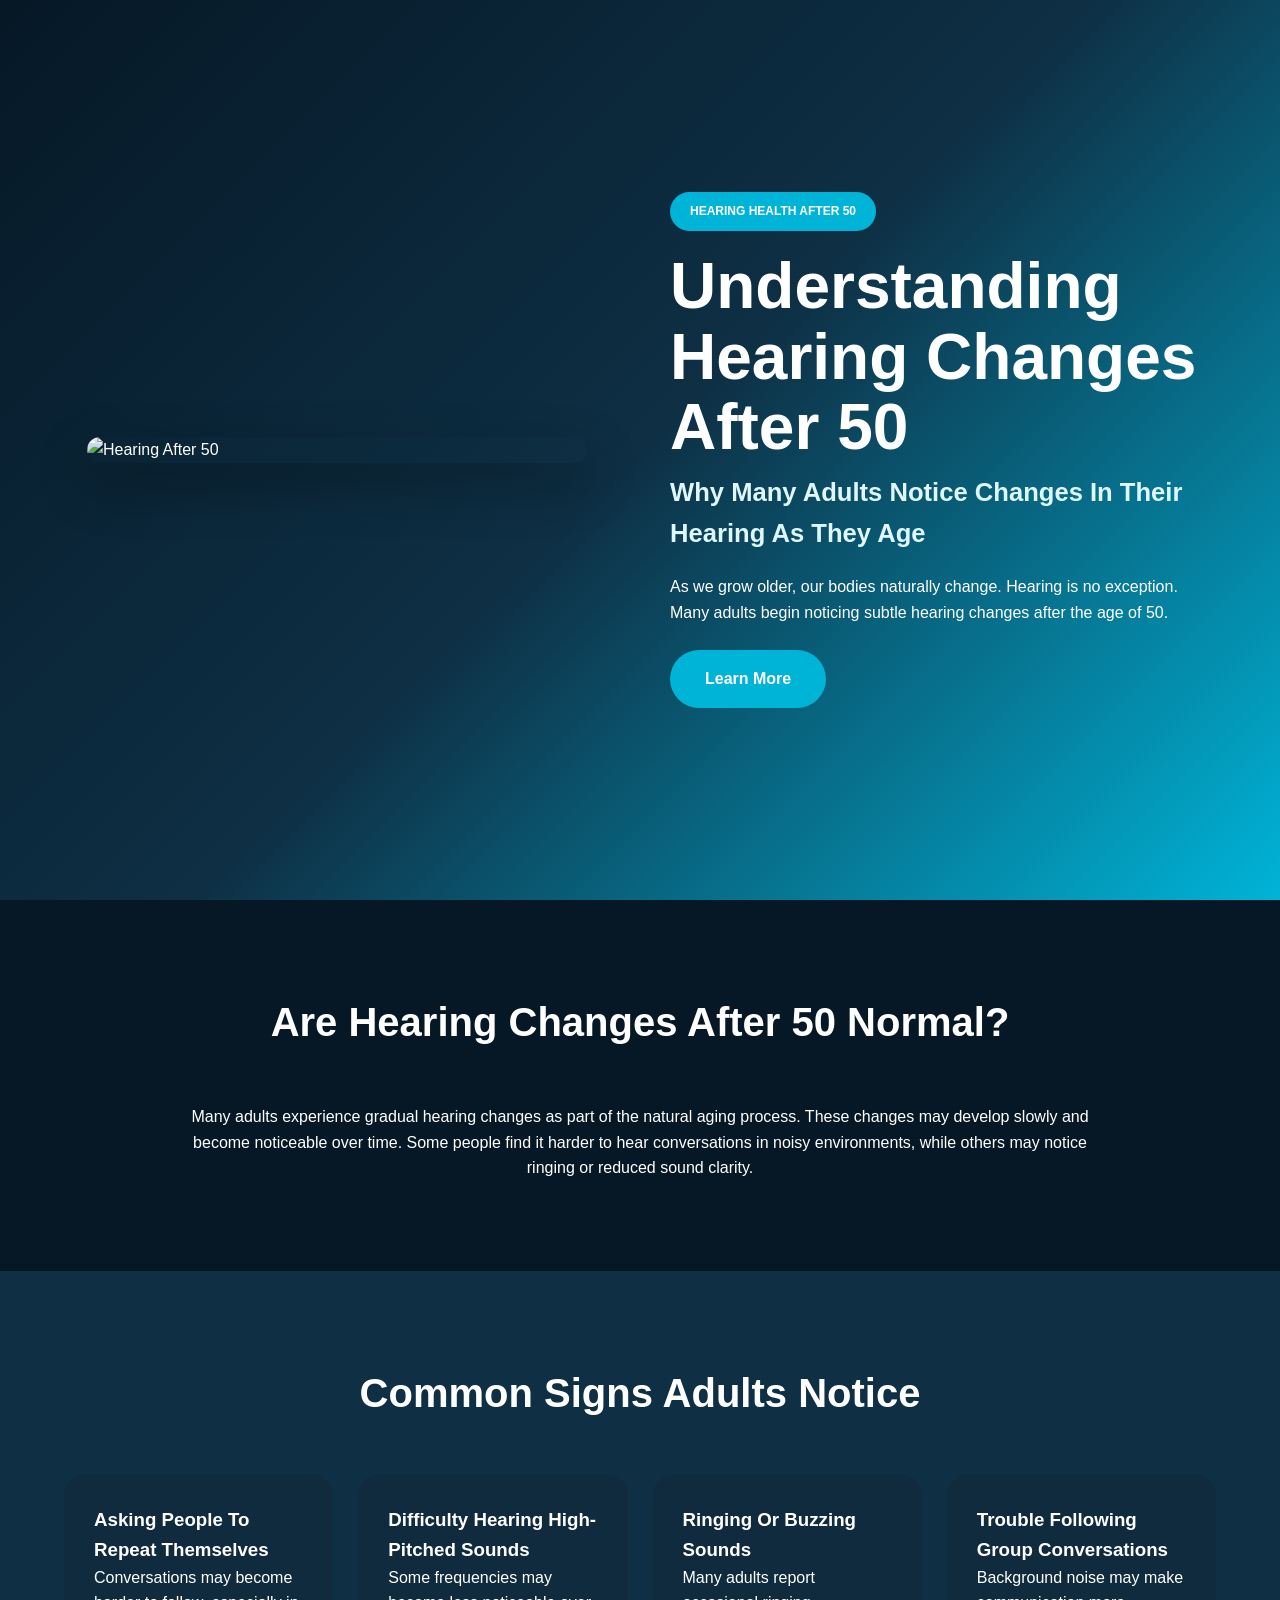
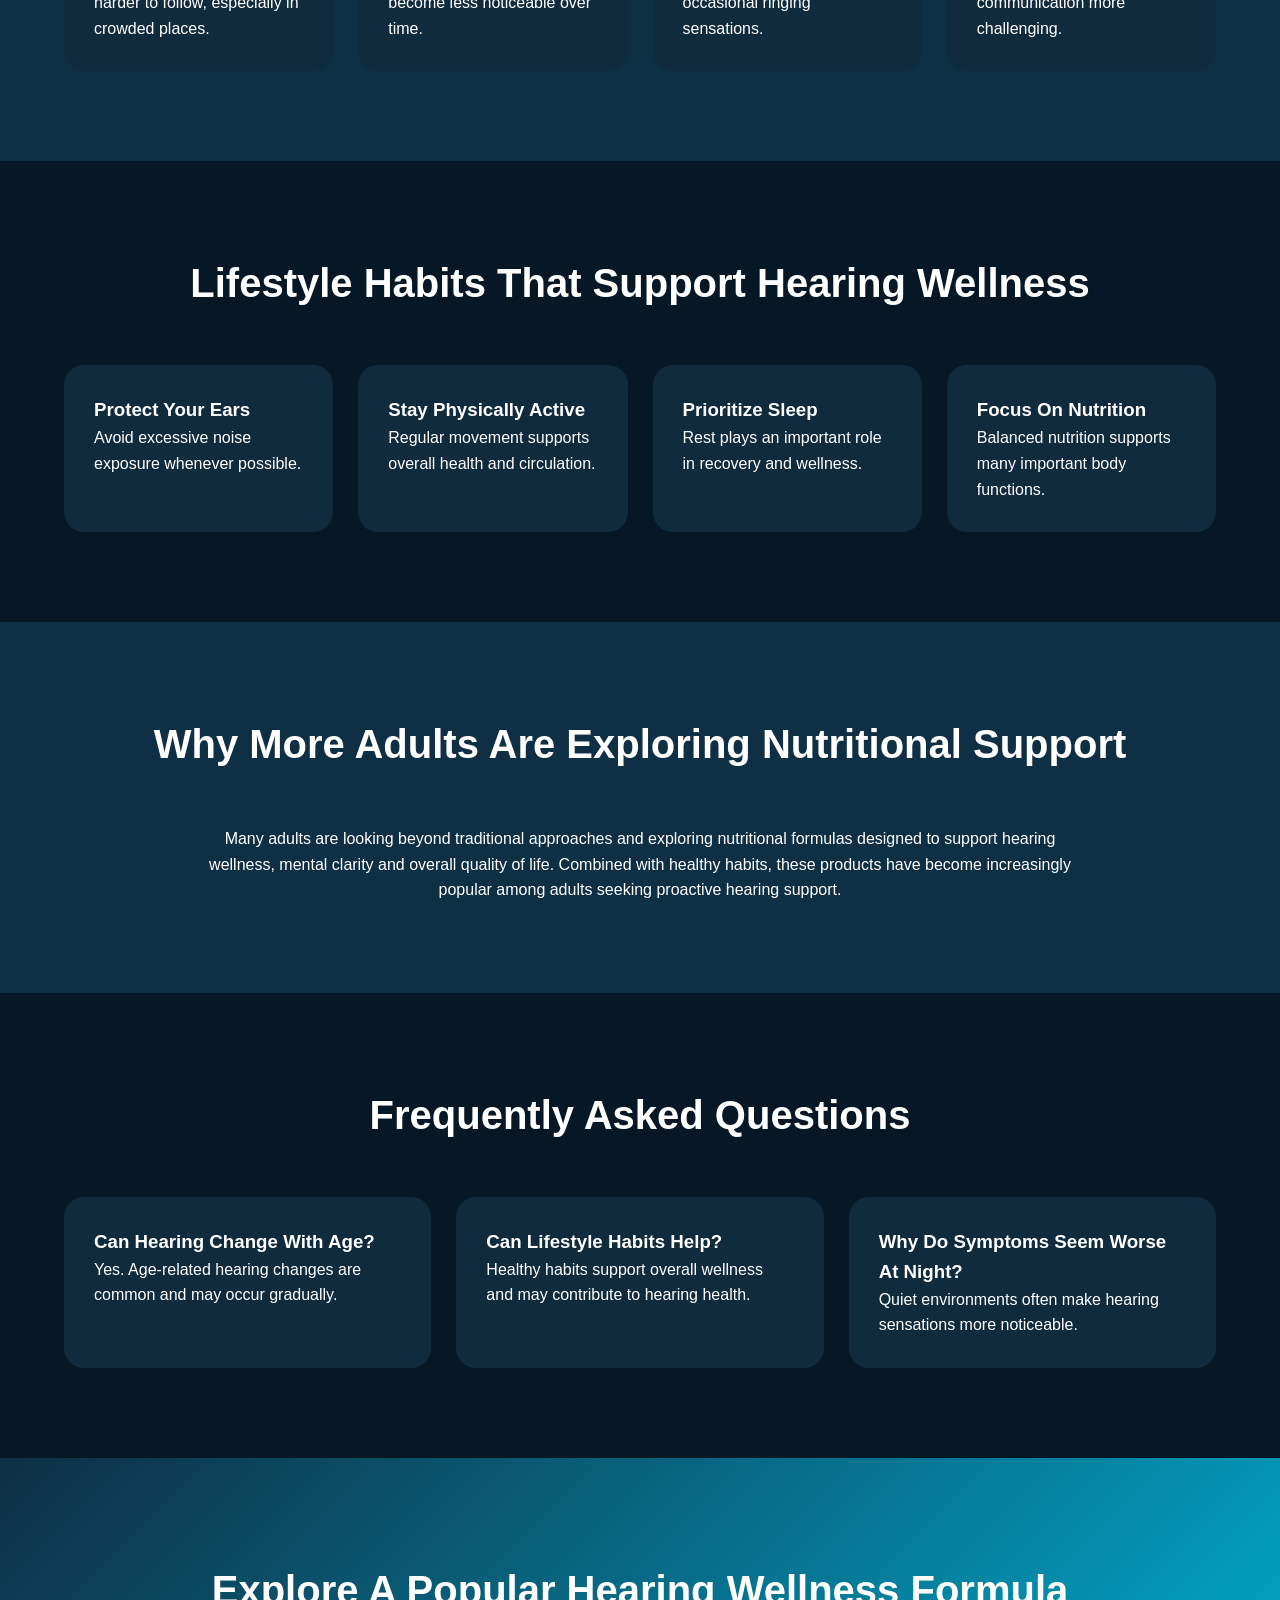
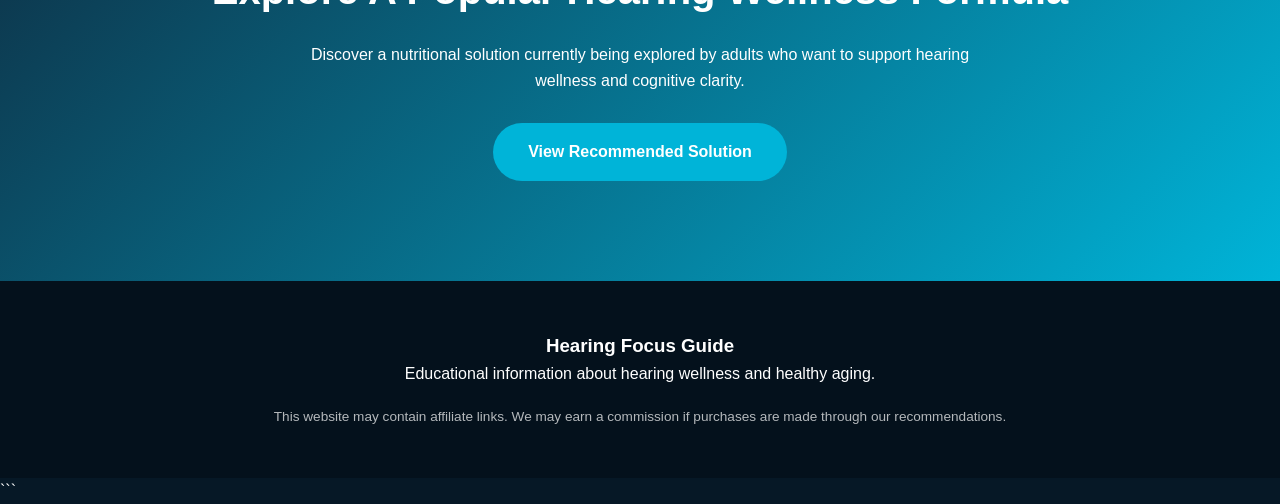
==== hearing-after-50/index.html @ 1dca3a36 "Initial project2" ====
<!DOCTYPE html>
<html lang="en">

<head>

    <meta charset="UTF-8">
    <meta name="viewport" content="width=device-width, initial-scale=1.0">

    <title>
        Hearing After 50 | Understanding Age-Related Hearing Changes
    </title>

    <meta name="description"
          content="Learn about common hearing changes after age 50 and discover practical strategies to support hearing wellness.">

    <link rel="stylesheet" href="../css/style.css">

</head>

<body>

<header class="hero">

    <div class="container">

        <div class="hero-image">

            <img
                    src="../images/img1.png"
                    alt="Hearing After 50"
                    class="single-image">

        </div>

        <div class="hero-content">

<span class="badge">

HEARING HEALTH AFTER 50

</span>

            <h1>

                Understanding Hearing Changes After 50

            </h1>

            <h2>

                Why Many Adults Notice Changes In Their Hearing As They Age

            </h2>

            <p>

                As we grow older, our bodies naturally change. Hearing is no exception.
                Many adults begin noticing subtle hearing changes after the age of 50.

            </p>

            <a
                    href="https://neuroquiethq.com/store-ds.php#aff=adampadua"
                    target="_blank"
                    class="btn">

                Learn More

            </a>

        </div>

    </div>

</header>

<section class="section">

    <div class="container">

        <div class="section-title">

            <h2>

                Are Hearing Changes After 50 Normal?

            </h2>

        </div>

        <p style="max-width:900px;margin:auto;text-align:center;">

            Many adults experience gradual hearing changes as part of the natural aging process.
            These changes may develop slowly and become noticeable over time.

            Some people find it harder to hear conversations in noisy environments,
            while others may notice ringing or reduced sound clarity.

        </p>

    </div>

</section>

<section class="section dark">

    <div class="container">

        <div class="section-title">

            <h2>

                Common Signs Adults Notice

            </h2>

        </div>

        <div class="cards">

            <div class="card">

                <h3>

                    Asking People To Repeat Themselves

                </h3>

                <p>

                    Conversations may become harder to follow, especially in crowded places.

                </p>

            </div>

            <div class="card">

                <h3>

                    Difficulty Hearing High-Pitched Sounds

                </h3>

                <p>

                    Some frequencies may become less noticeable over time.

                </p>

            </div>

            <div class="card">

                <h3>

                    Ringing Or Buzzing Sounds

                </h3>

                <p>

                    Many adults report occasional ringing sensations.

                </p>

            </div>

            <div class="card">

                <h3>

                    Trouble Following Group Conversations

                </h3>

                <p>

                    Background noise may make communication more challenging.

                </p>

            </div>

        </div>

    </div>

</section>

<section class="section">

    <div class="container">

        <div class="section-title">

            <h2>

                Lifestyle Habits That Support Hearing Wellness

            </h2>

        </div>

        <div class="cards">

            <div class="card">

                <h3>

                    Protect Your Ears

                </h3>

                <p>

                    Avoid excessive noise exposure whenever possible.

                </p>

            </div>

            <div class="card">

                <h3>

                    Stay Physically Active

                </h3>

                <p>

                    Regular movement supports overall health and circulation.

                </p>

            </div>

            <div class="card">

                <h3>

                    Prioritize Sleep

                </h3>

                <p>

                    Rest plays an important role in recovery and wellness.

                </p>

            </div>

            <div class="card">

                <h3>

                    Focus On Nutrition

                </h3>

                <p>

                    Balanced nutrition supports many important body functions.

                </p>

            </div>

        </div>

    </div>

</section>

<section class="section dark">

    <div class="container">

        <div class="section-title">

            <h2>

                Why More Adults Are Exploring Nutritional Support

            </h2>

        </div>

        <p style="max-width:900px;margin:auto;text-align:center;">

            Many adults are looking beyond traditional approaches and exploring
            nutritional formulas designed to support hearing wellness,
            mental clarity and overall quality of life.

            Combined with healthy habits, these products have become increasingly
            popular among adults seeking proactive hearing support.

        </p>

    </div>

</section>

<section class="section">

    <div class="container">

        <div class="section-title">

            <h2>

                Frequently Asked Questions

            </h2>

        </div>

        <div class="cards">

            <div class="card">

                <h3>

                    Can Hearing Change With Age?

                </h3>

                <p>

                    Yes. Age-related hearing changes are common and may occur gradually.

                </p>

            </div>

            <div class="card">

                <h3>

                    Can Lifestyle Habits Help?

                </h3>

                <p>

                    Healthy habits support overall wellness and may contribute to hearing health.

                </p>

            </div>

            <div class="card">

                <h3>

                    Why Do Symptoms Seem Worse At Night?

                </h3>

                <p>

                    Quiet environments often make hearing sensations more noticeable.

                </p>

            </div>

        </div>

    </div>

</section>

<section class="cta">

    <div class="container">

        <h2>

            Explore A Popular Hearing Wellness Formula

        </h2>

        <p>

            Discover a nutritional solution currently being explored by adults
            who want to support hearing wellness and cognitive clarity.

        </p>

        <a
                href="https://neuroquiethq.com/store-ds.php#aff=adampadua"
                target="_blank"
                class="btn">

            View Recommended Solution

        </a>

    </div>

</section>

<footer>

    <div class="container">

        <h3>

            Hearing Focus Guide

        </h3>

        <p>

            Educational information about hearing wellness and healthy aging.

        </p>

        <p class="disclaimer">

            This website may contain affiliate links. We may earn a commission
            if purchases are made through our recommendations.

        </p>

    </div>

</footer>

</body>

</html>
```
---- css/style.css ----
*{
    margin:0;
    padding:0;
    box-sizing:border-box;
}

body{
    font-family:Arial, Helvetica, sans-serif;
    background:#061826;
    color:white;
    line-height:1.6;
}

.container{
    width:90%;
    max-width:1200px;
    margin:auto;
}

.hero{
    min-height:100vh;
    display:flex;
    align-items:center;
    background:
            linear-gradient(
                    135deg,
                    #061826,
                    #0E2F44,
                    #00B4D8
            );
    padding:80px 0;
}

.hero .container{
    display:flex;
    align-items:center;
    gap:60px;
}

.hero-image,
.hero-content{
    flex:1;
}

.slider{
    position:relative;
    width:100%;
    max-width:500px;
    height:500px;
    margin:auto;
}

.slide{
    position:absolute;
    width:100%;
    height:100%;
    object-fit:cover;
    border-radius:25px;
    opacity:0;
    transition:1s;
    box-shadow:0 20px 50px rgba(0,0,0,.4);
}

.slide.active{
    opacity:1;
}

.badge{
    display:inline-block;
    background:#00B4D8;
    padding:10px 20px;
    border-radius:999px;
    font-size:12px;
    font-weight:bold;
    margin-bottom:20px;
}

.hero-content h1{
    font-size:4rem;
    line-height:1.1;
    margin-bottom:10px;
}

.hero-content h2{
    font-size:1.6rem;
    margin-bottom:20px;
    color:#dff7ff;
}

.hero-content p{
    margin-bottom:25px;
}

.btn{
    display:inline-block;
    background:#00B4D8;
    color:white;
    padding:16px 35px;
    border-radius:999px;
    text-decoration:none;
    font-weight:bold;
    transition:.3s;
}

.btn:hover{
    transform:translateY(-3px);
    background:#009ac0;
}

.section{
    padding:90px 0;
}

.dark{
    background:#0E2F44;
}

.section-title{
    text-align:center;
    margin-bottom:50px;
}

.section-title h2{
    font-size:2.5rem;
    margin-bottom:10px;
}

.cards{
    display:grid;
    grid-template-columns:
repeat(auto-fit,minmax(250px,1fr));
    gap:25px;
}

.card,
.article-card{
    background:#102b3d;
    padding:30px;
    border-radius:20px;
    text-decoration:none;
    color:white;
    transition:.3s;
}

.card:hover,
.article-card:hover{
    transform:translateY(-5px);
}

.article-card h3{
    margin-bottom:10px;
    color:#00B4D8;
}

.cta{
    padding:100px 20px;
    text-align:center;
    background:
            linear-gradient(
                    135deg,
                    #0E2F44,
                    #00B4D8
            );
}

.cta h2{
    font-size:2.5rem;
    margin-bottom:20px;
}

.cta p{
    max-width:700px;
    margin:auto;
    margin-bottom:30px;
}

footer{
    background:#04111c;
    padding:50px 20px;
    text-align:center;
}

.disclaimer{
    font-size:.85rem;
    opacity:.7;
    margin-top:20px;
}

@media(max-width:900px){

    .hero .container{
        flex-direction:column;
        text-align:center;
    }

    .slider{
        width:350px;
        height:350px;
    }

    .hero-content h1{
        font-size:2.5rem;
    }

    .hero-content h2{
        font-size:1.2rem;
    }

    .section-title h2{
        font-size:2rem;
    }

}

@media(max-width:600px){

    .slider{
        width:300px;
        height:300px;
    }

    .btn{
        display:block;
        max-width:320px;
        margin:auto;
    }

}
.single-image{

    width:100%;

    max-width:500px;

    border-radius:25px;

    display:block;

    margin:auto;

    box-shadow:
            0 20px 50px rgba(0,0,0,.35);

}
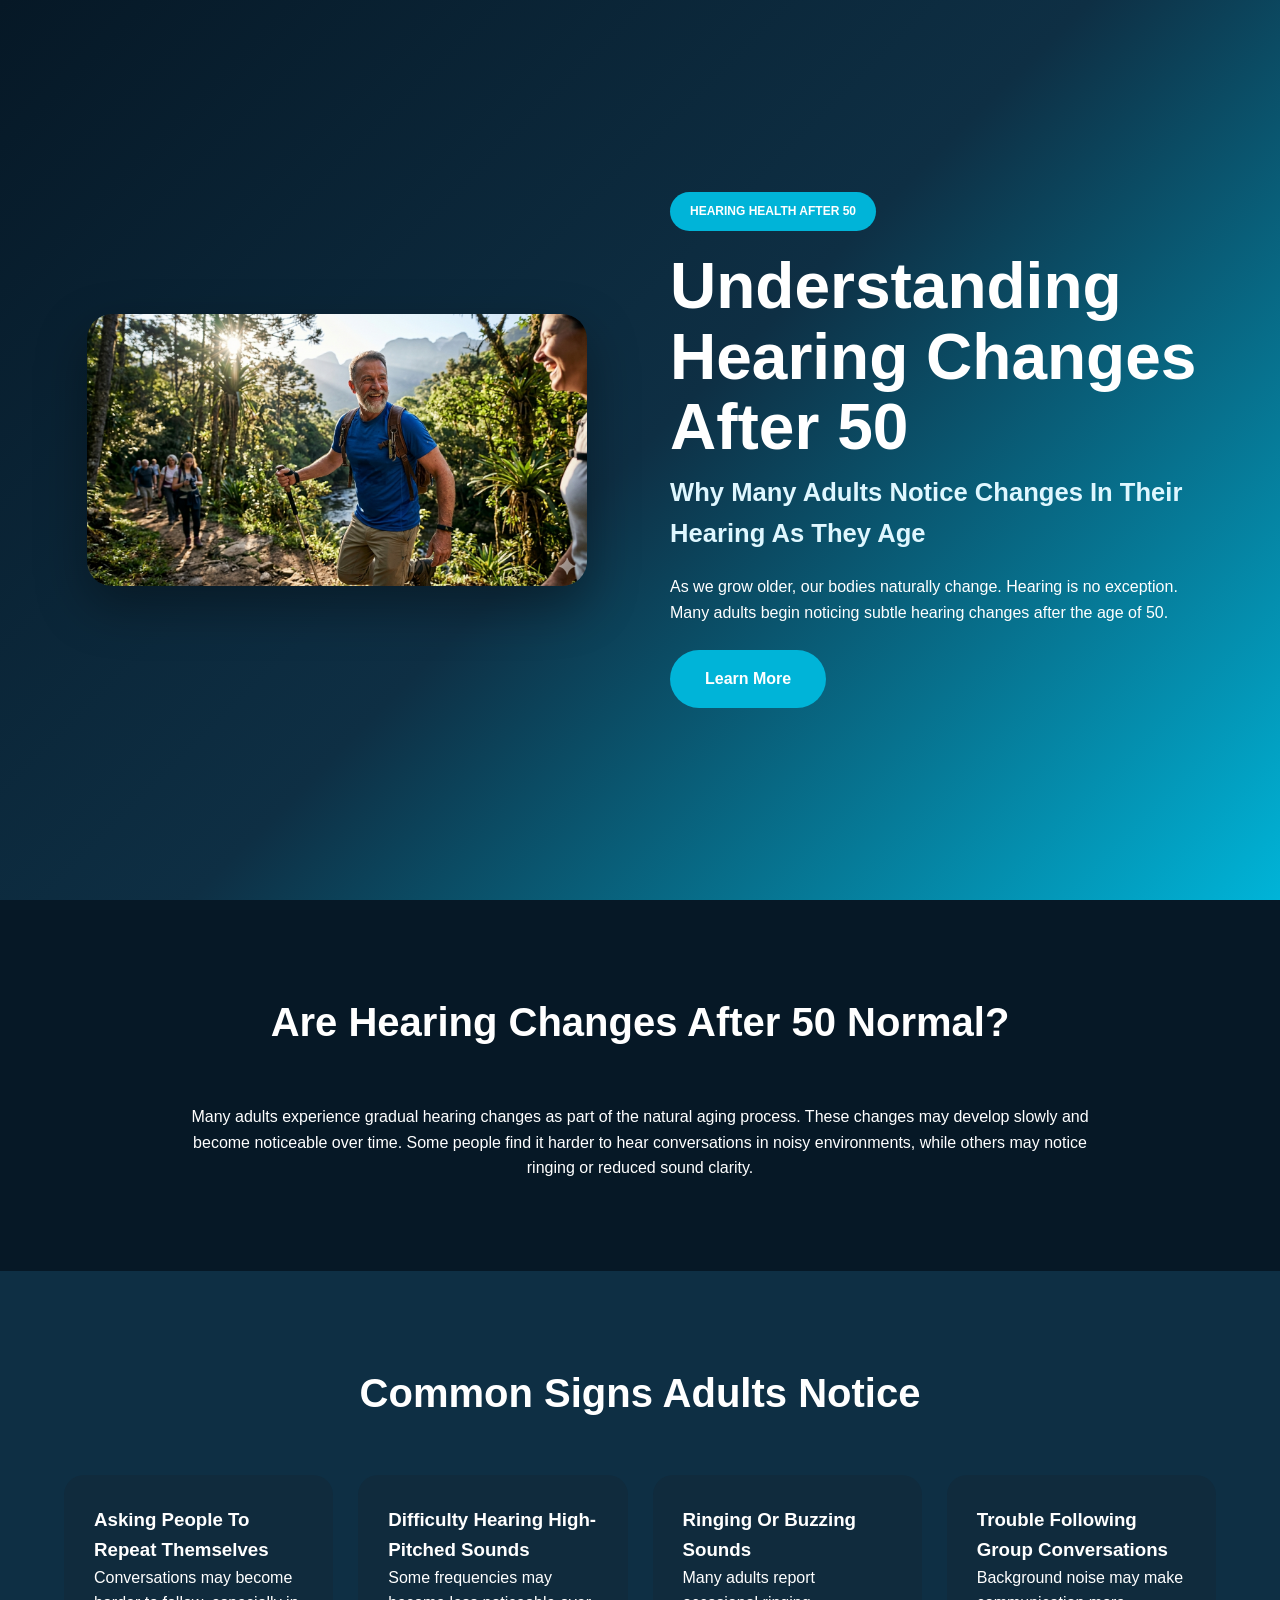
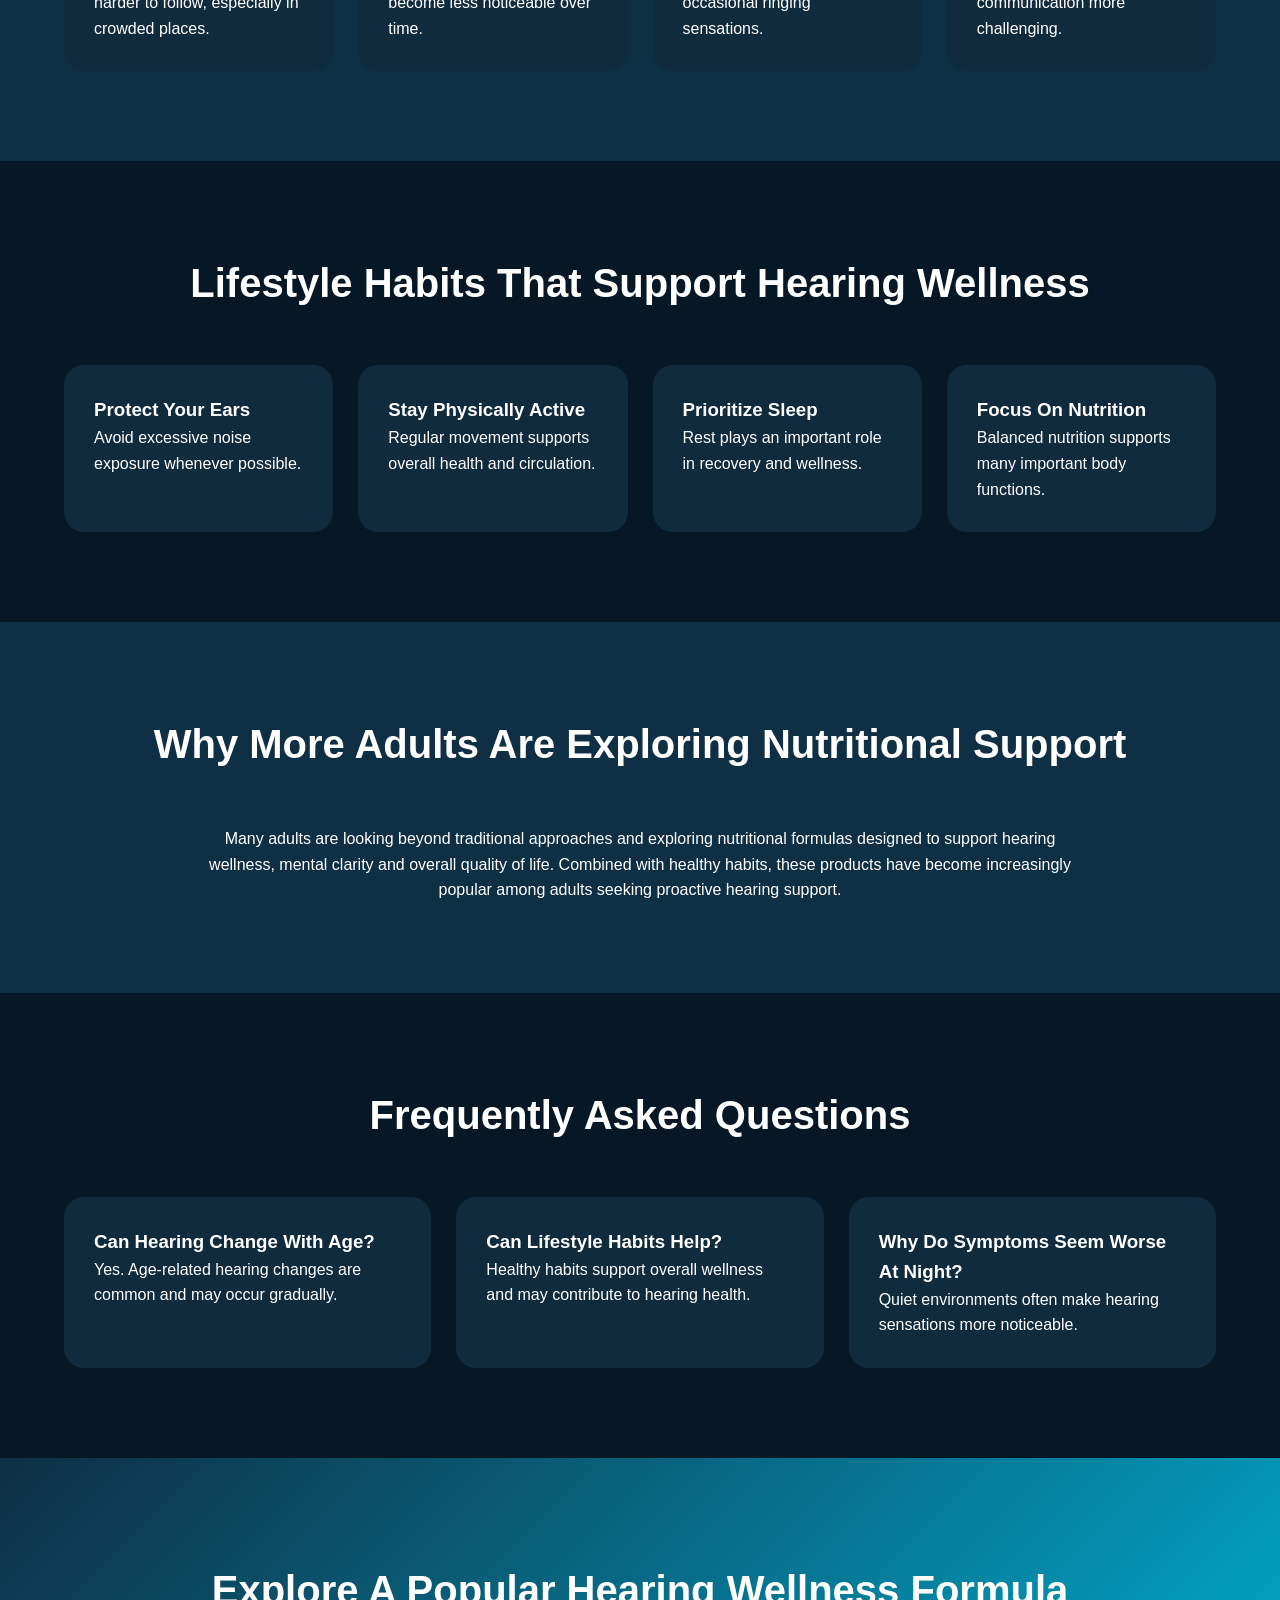
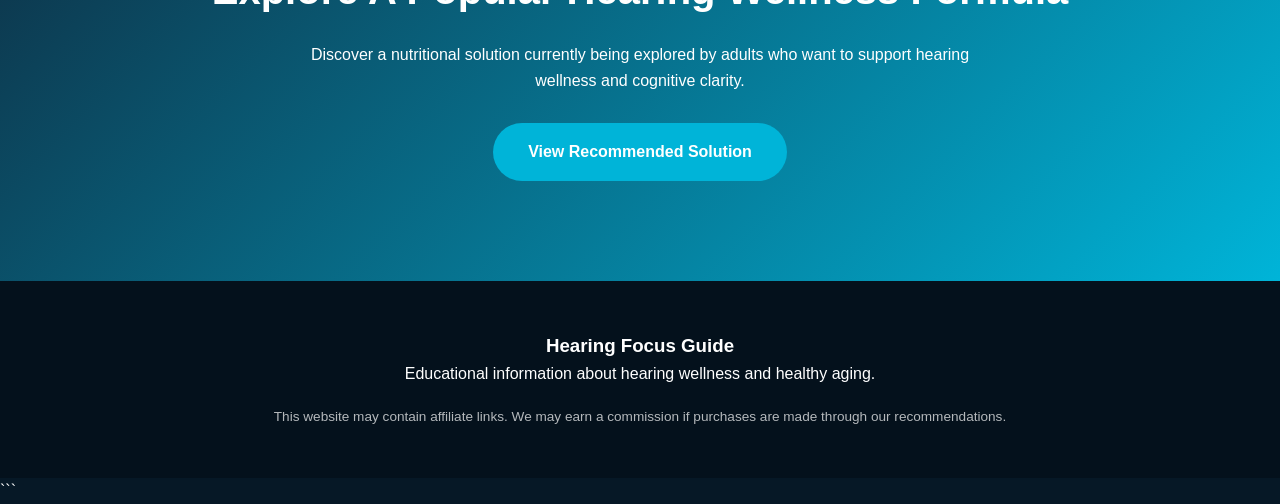
==== commit e860e573: "Initial project - principal page with images" ====
--- a/hearing-after-50/index.html
+++ b/hearing-after-50/index.html
@@ -26,7 +26,7 @@
         <div class="hero-image">
 
             <img
-                    src="../images/img1.png"
+                    src="../images/hearing-after-50.png"
                     alt="Hearing After 50"
                     class="single-image">
 
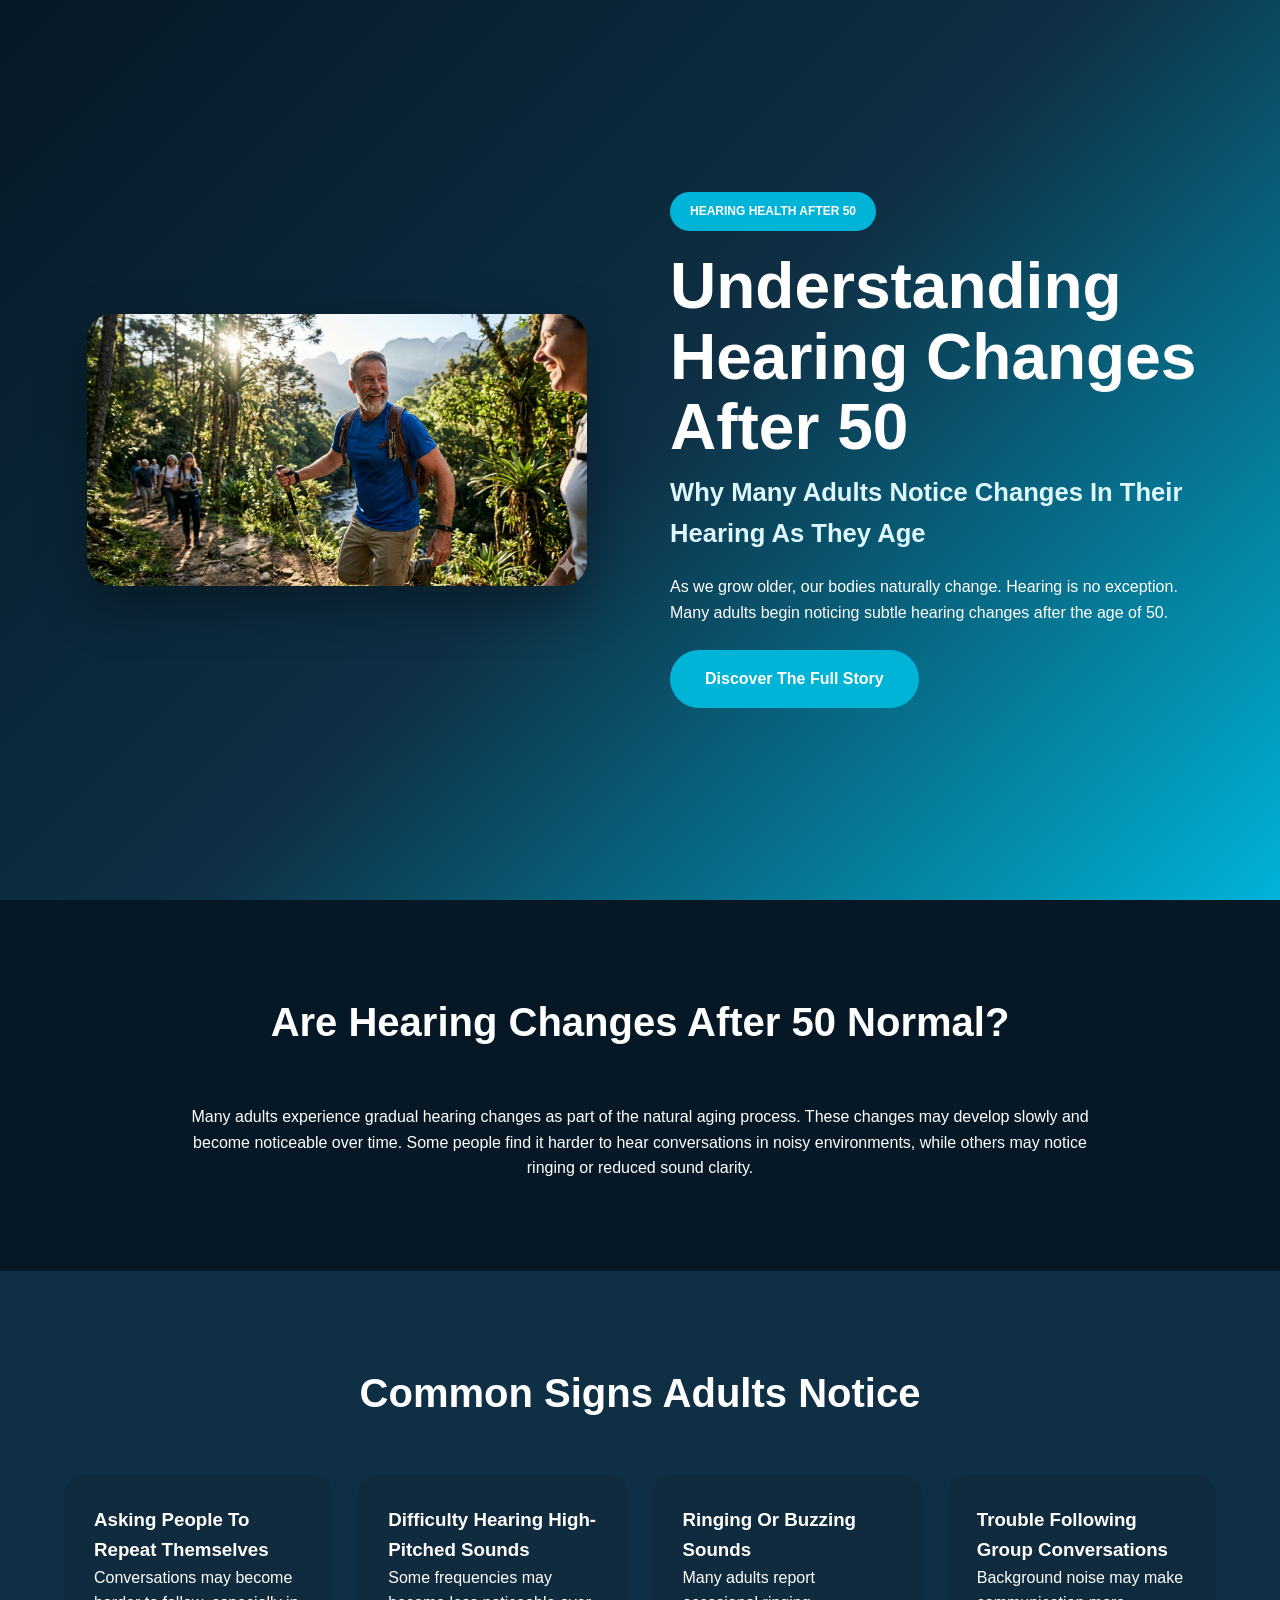
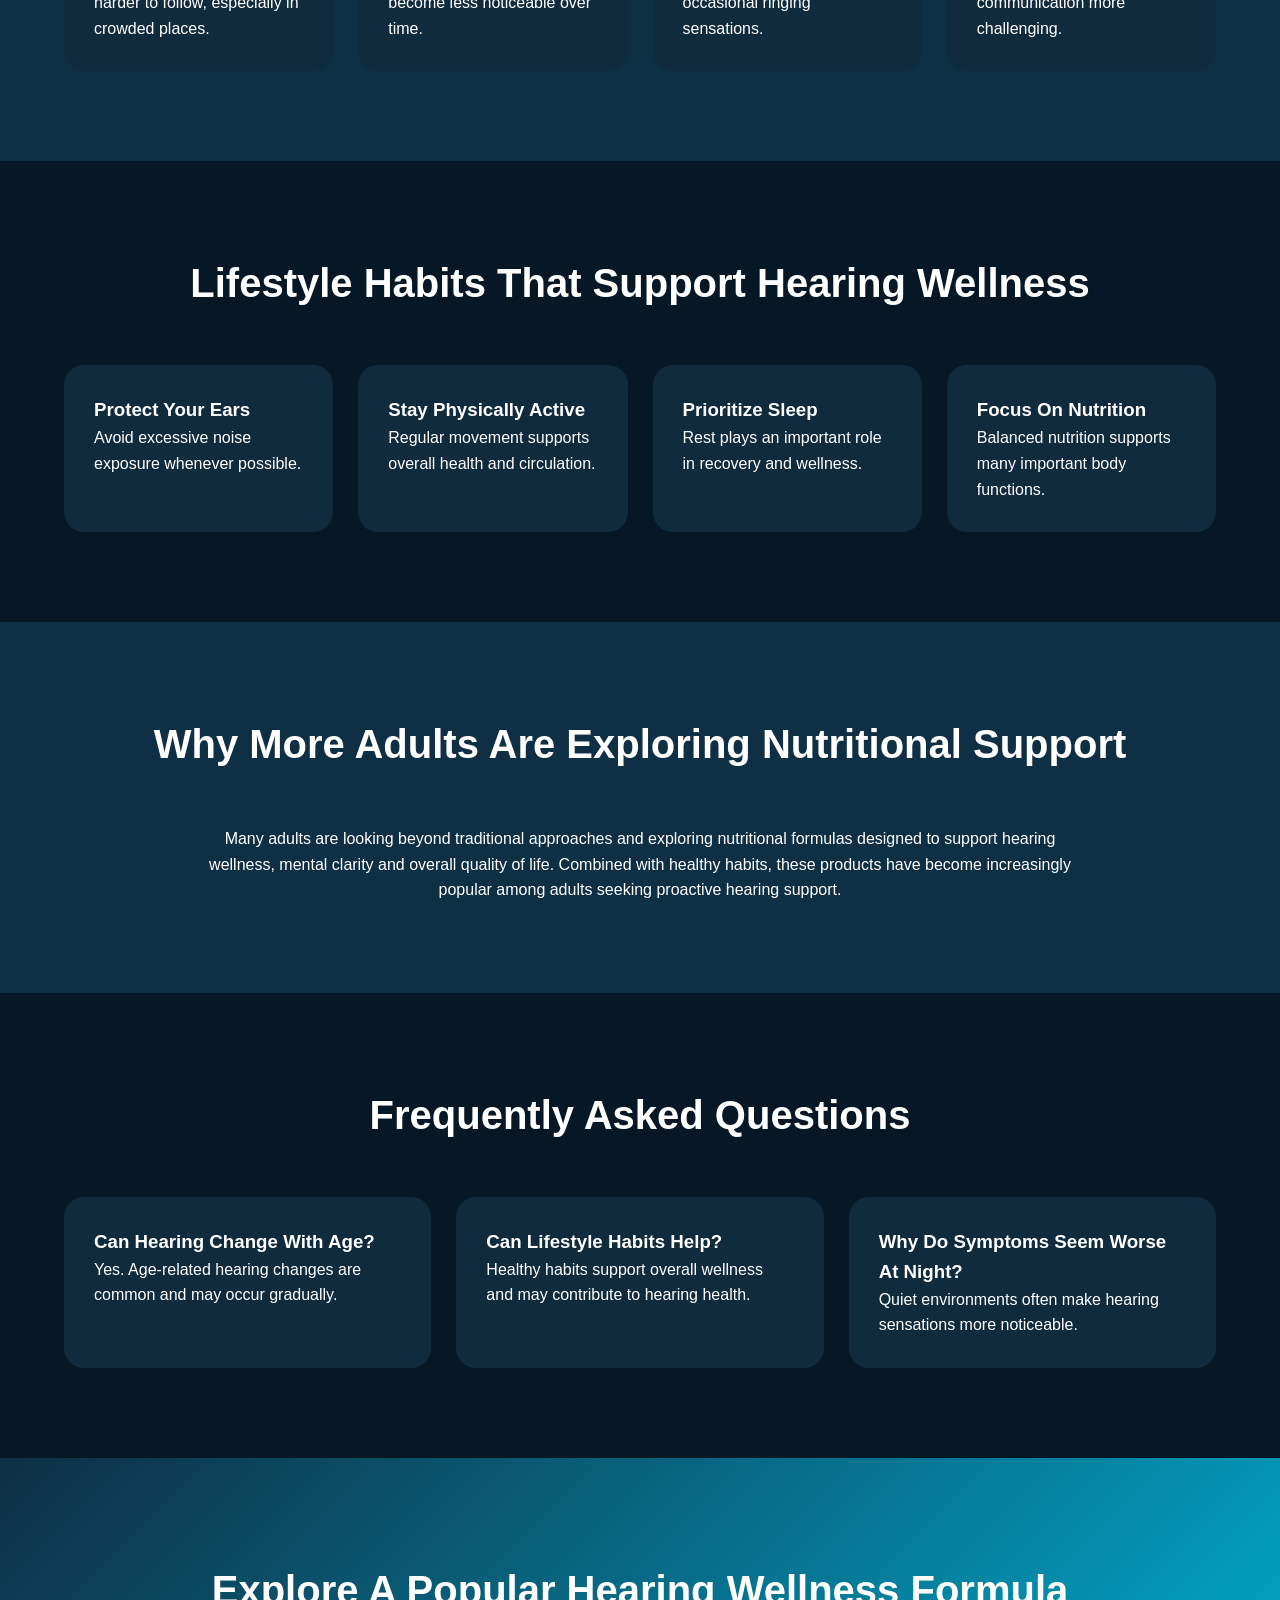
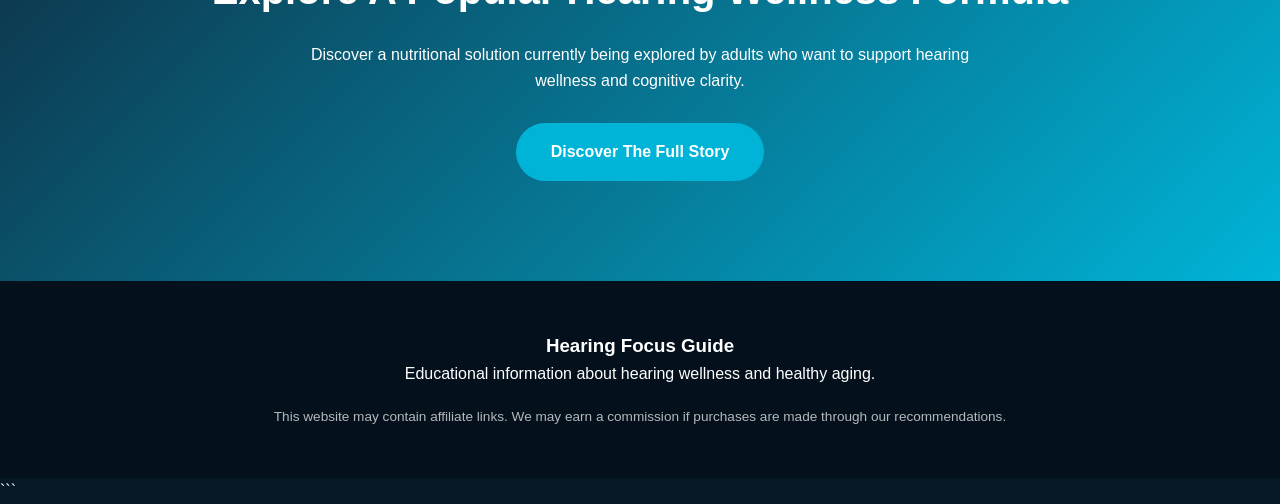
==== commit afd36cac: "Melhorias do projeto" ====
--- a/hearing-after-50/index.html
+++ b/hearing-after-50/index.html
@@ -60,11 +60,11 @@
             </p>
 
             <a
-                    href="https://neuroquiethq.com/store-ds.php#aff=adampadua"
+                    href="https://neuroquiethq.com/d/report-roof.php?aff=adampadua"
                     target="_blank"
                     class="btn">
 
-                Learn More
+                Discover The Full Story
 
             </a>
 
@@ -391,11 +391,11 @@
         </p>
 
         <a
-                href="https://neuroquiethq.com/store-ds.php#aff=adampadua"
+                href="https://neuroquiethq.com/d/report-roof.php?aff=adampadua"
                 target="_blank"
                 class="btn">
 
-            View Recommended Solution
+            Discover The Full Story
 
         </a>
 
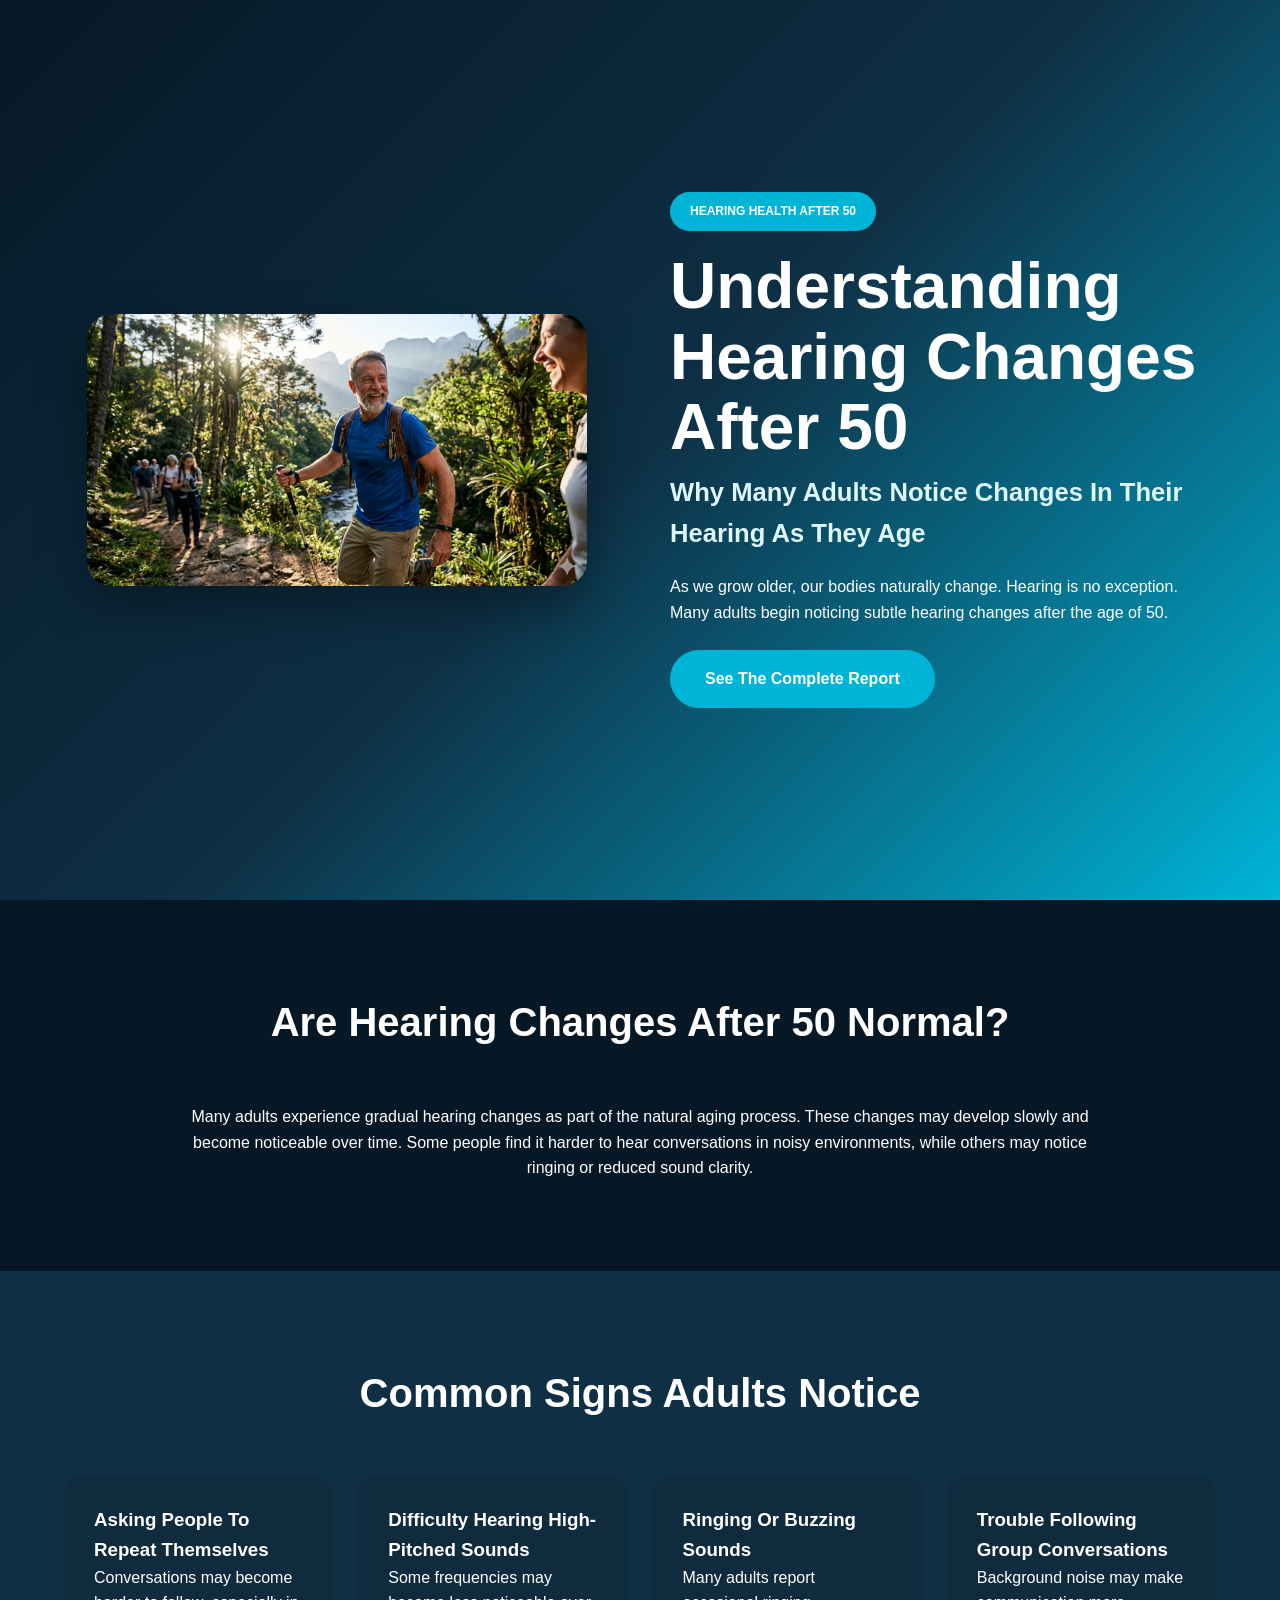
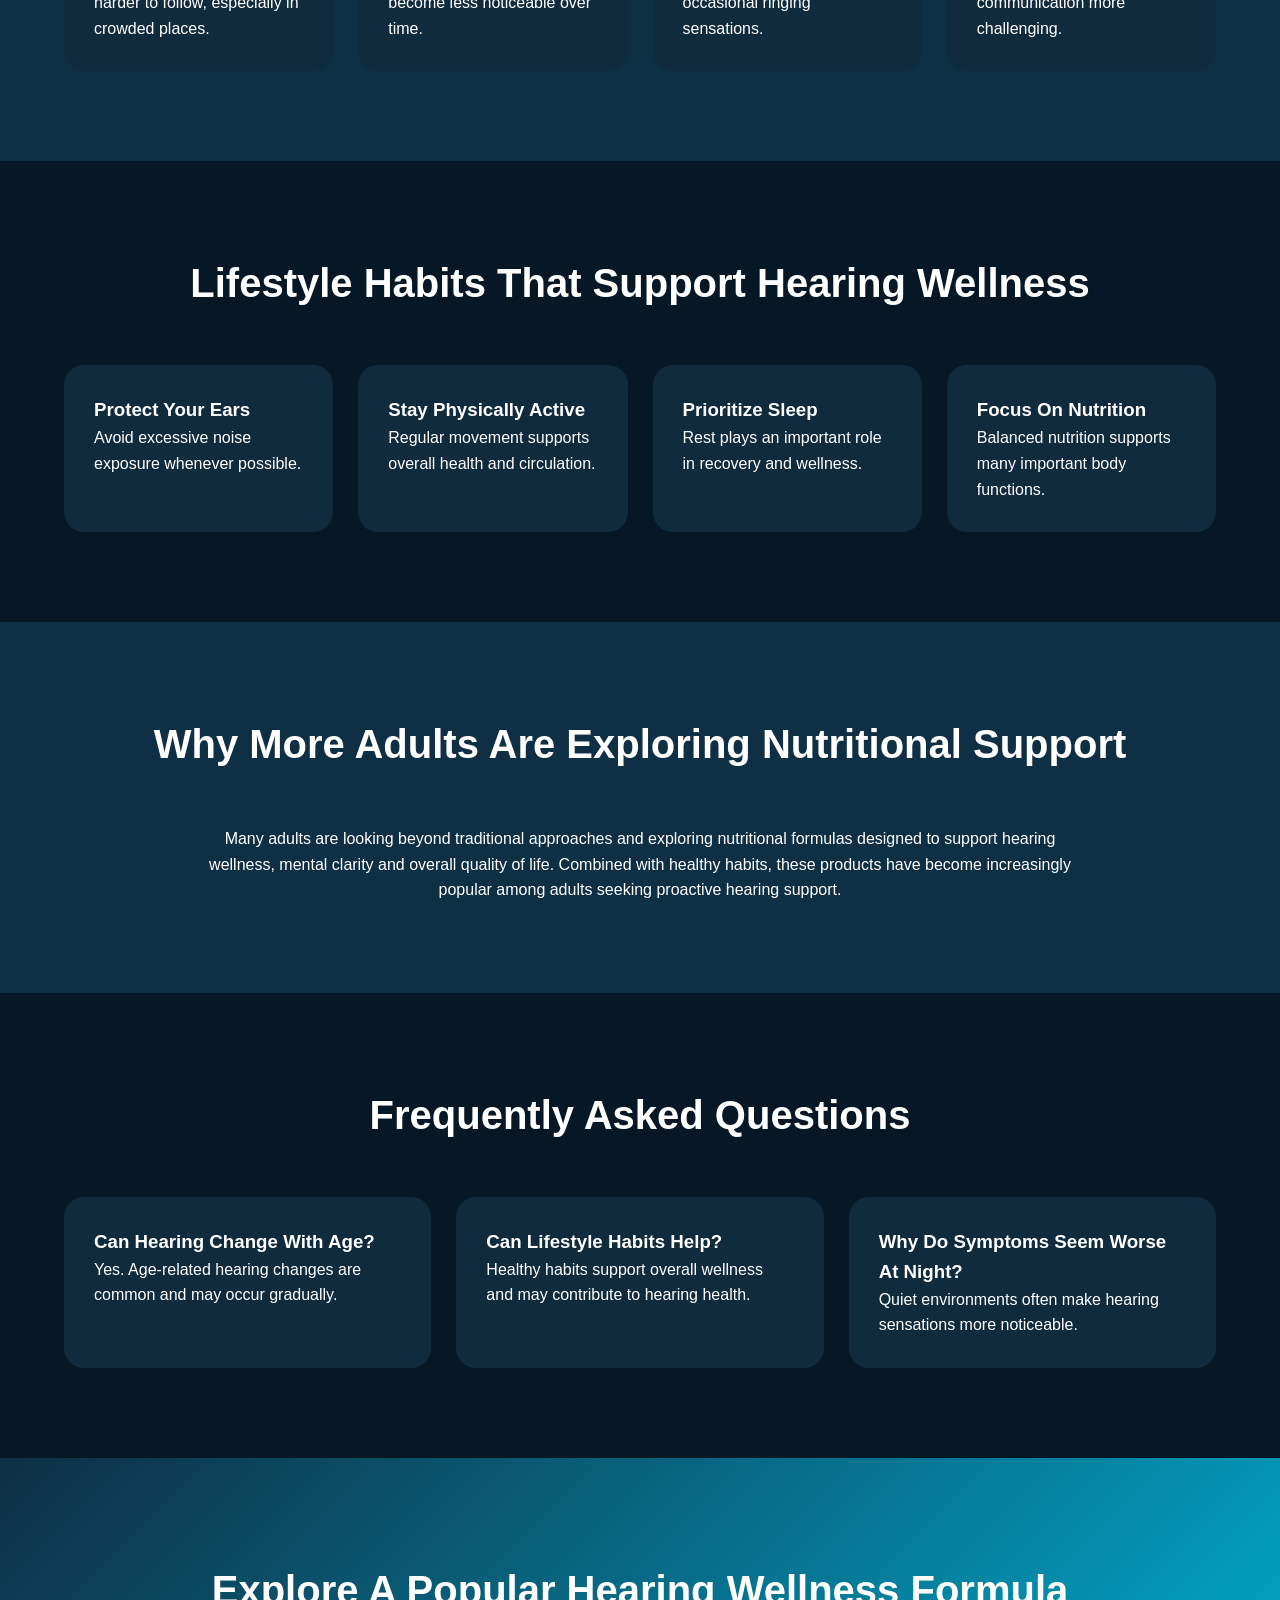
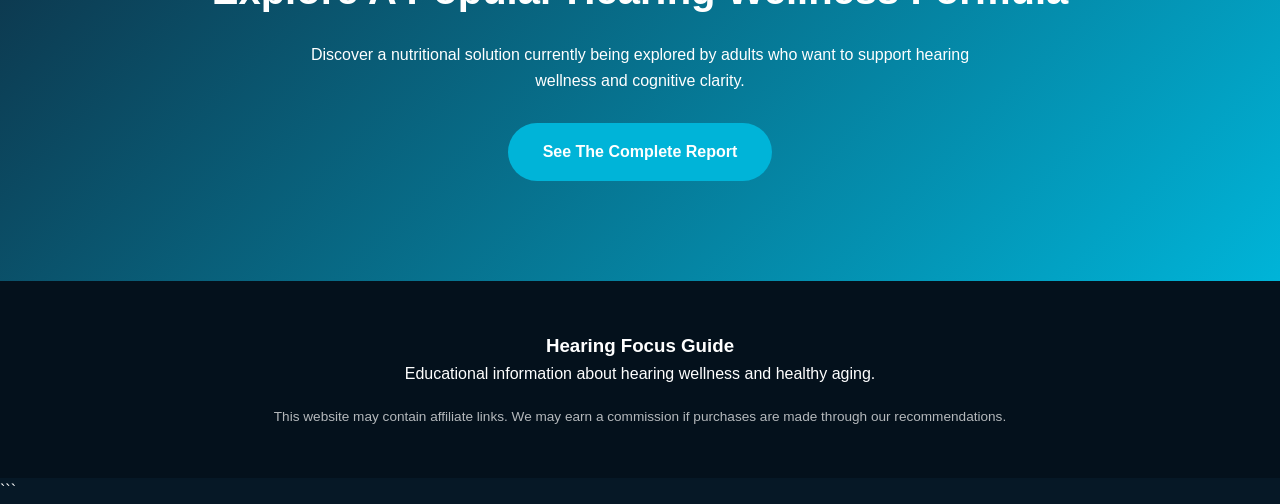
==== commit d771c880: "Melhorias do projeto" ====
--- a/hearing-after-50/index.html
+++ b/hearing-after-50/index.html
@@ -64,7 +64,7 @@
                     target="_blank"
                     class="btn">
 
-                Discover The Full Story
+                See The Complete Report
 
             </a>
 
@@ -395,7 +395,7 @@
                 target="_blank"
                 class="btn">
 
-            Discover The Full Story
+            See The Complete Report
 
         </a>
 
